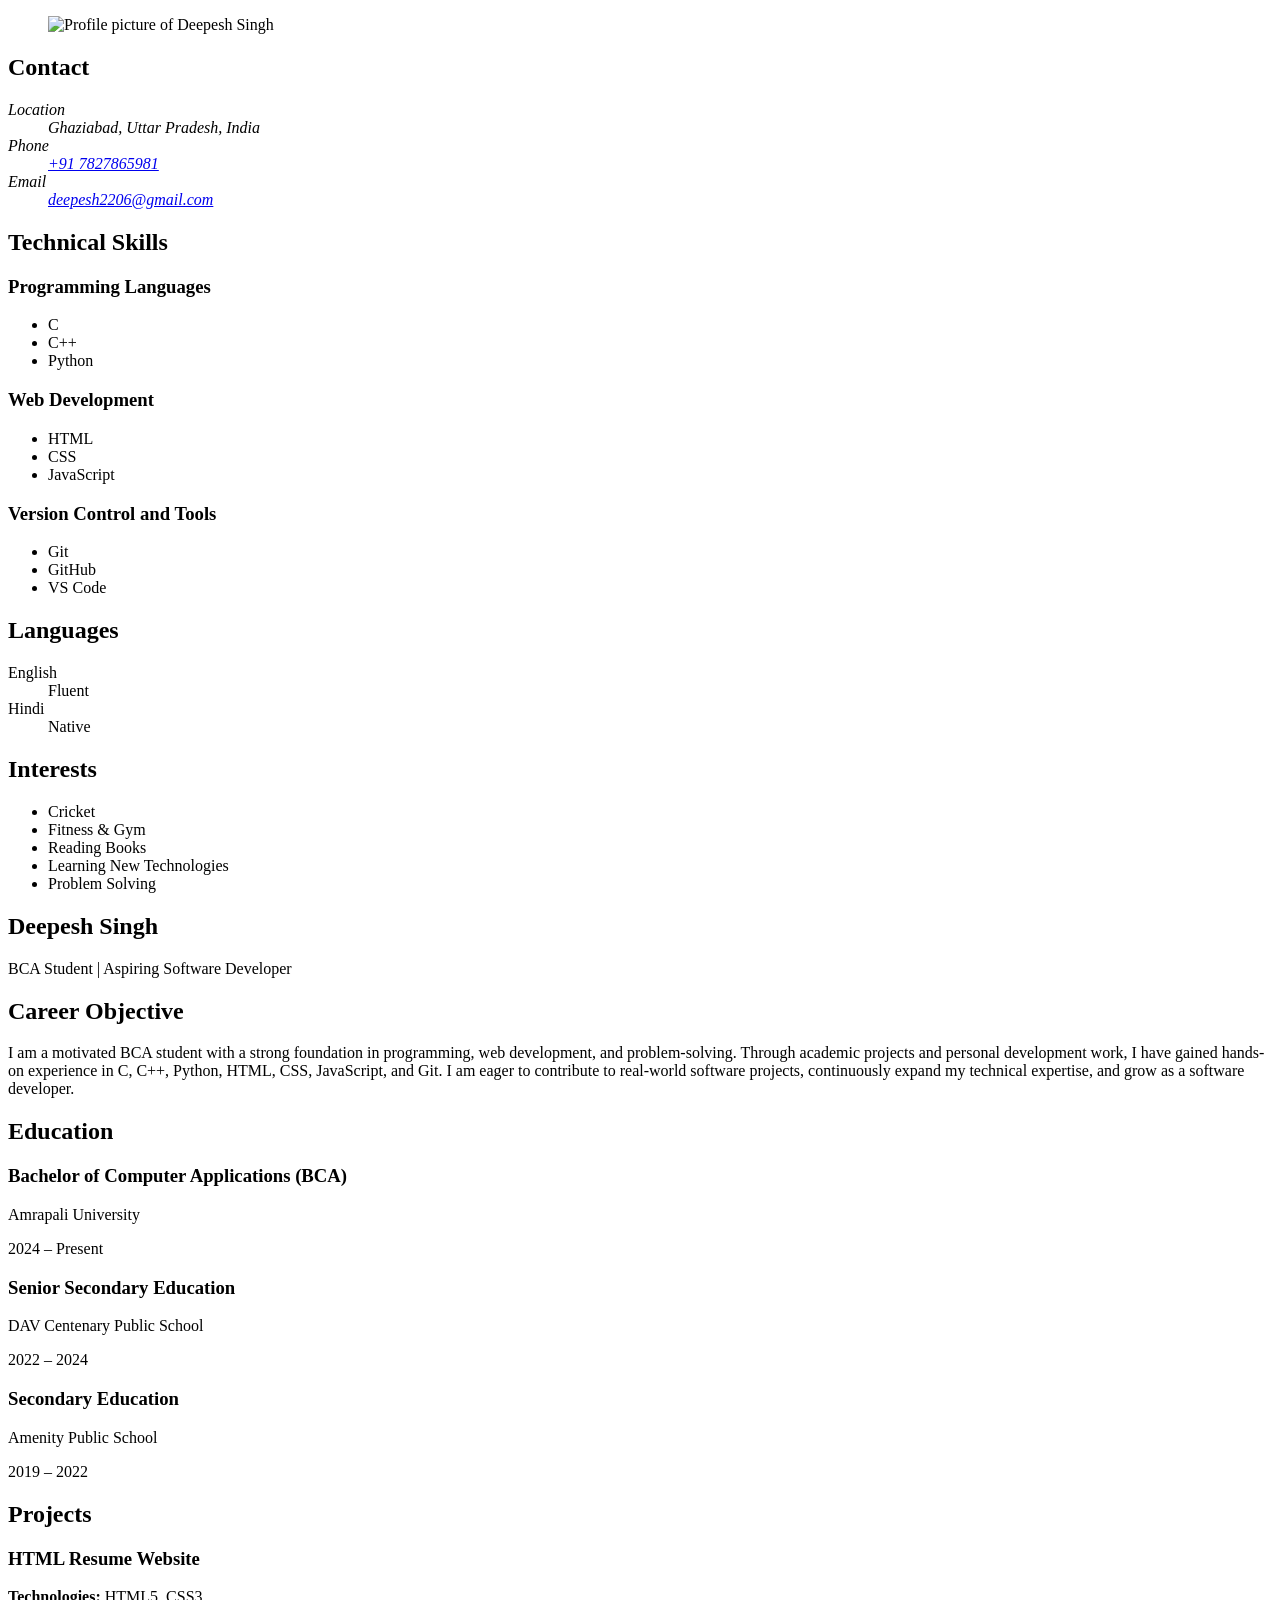
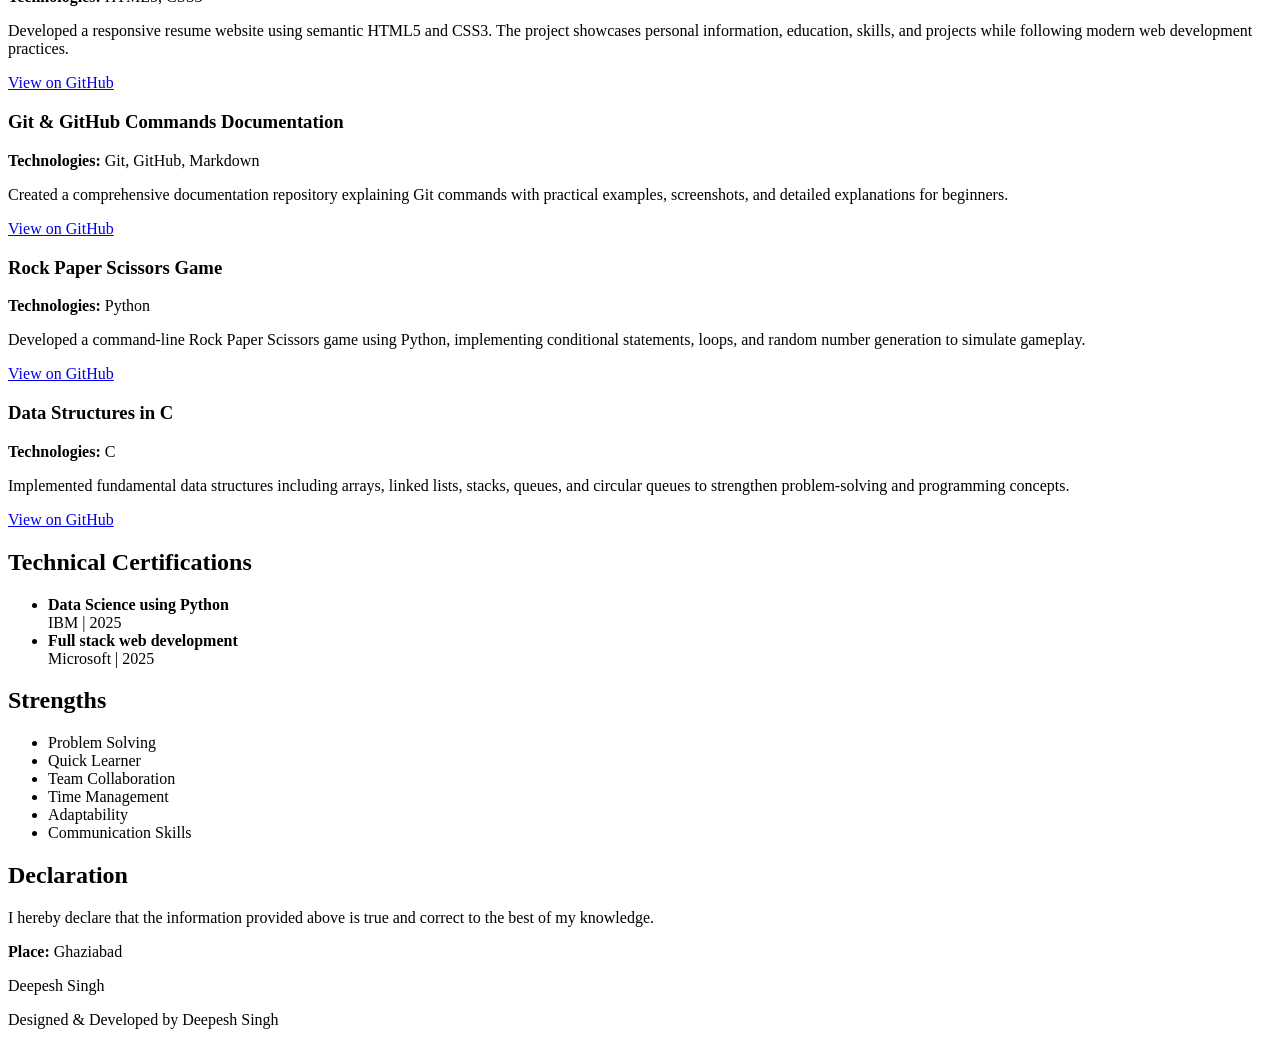
==== revamp/index.html @ 9b557315 "Create resume webpage using semantic HTML" ====
<!DOCTYPE html>
<html lang="en">

<head>
    <meta charset="UTF-8">
    <meta name="viewport" content="width=device-width, initial-scale=1.0">
    <link rel="stylesheet" href="style.css">
    <title>Deepesh Singh | Aspiring Software Developer</title>
</head>

<body>
    <section class="container">
        <aside class="sidebar">
            <figure>
                <img src="profilepic.webp" alt="Profile picture of Deepesh Singh">
            </figure>

            <section class="contact">
                <h2>Contact</h2>
                <address>
                    <dl>
                        <dt>Location</dt>
                        <dd>Ghaziabad, Uttar Pradesh, India</dd>
                        <dt>Phone</dt>
                        <dd><a href="tel:+917827865981">+91 7827865981</a></dd>
                        <dt>Email</dt>
                        <dd><a href="mailto:deepesh2206@gmail.com">deepesh2206@gmail.com</a></dd>
                    </dl>
                </address>
            </section>


            <section class="technical-skills">
                <h2>Technical Skills</h2>
                <section class="programming-languages">
                    <h3>Programming Languages</h3>
                    <ul>
                        <li>C</li>
                        <li>C++</li>
                        <li>Python</li>
                    </ul>
                </section>

                <section class="web-development">
                    <h3>Web Development</h3>
                    <ul>
                        <li>HTML</li>
                        <li>CSS</li>
                        <li>JavaScript</li>
                    </ul>
                </section>

                <section class="version-control-tools">
                    <h3>Version Control and Tools</h3>
                    <ul>
                        <li>Git</li>
                        <li>GitHub</li>
                        <li>VS Code</li>
                    </ul>
                </section>
            </section>

            <section class="languages">
                <h2>Languages</h2>
                <dl>
                    <dt>English</dt>
                    <dd>Fluent</dd>
                    <dt>Hindi</dt>
                    <dd>Native</dd>
                </dl>
            </section>

            <section class="interests">
                <h2>Interests</h2>
                <ul>
                    <li>Cricket</li>
                    <li>Fitness & Gym</li>
                    <li>Reading Books</li>
                    <li>Learning New Technologies</li>
                    <li>Problem Solving</li>
                </ul>
            </section>
        </aside>


        <main class="main-content">
            <header class="main-header">
                <h1>Deepesh Singh</h1>
                <p>BCA Student | Aspiring Software Developer</p>
            </header>

            <section class="career-objective">
                <h2>Career Objective</h2>
                <p>I am a motivated BCA student with a strong foundation in programming, web development, and
                    problem-solving. Through academic projects and personal development work, I have gained hands-on
                    experience in C, C++, Python, HTML, CSS, JavaScript, and Git. I am eager to contribute to real-world
                    software projects, continuously expand my technical expertise, and grow as a software developer.</p>
            </section>

            <section class="education">
                <h2>Education</h2>
                <section class="education-grid">
                    <section class="education-item">
                        <h3>Bachelor of Computer Applications (BCA)</h3>
                        <p>Amrapali University</p>
                        <p>
                            <time datetime="2024">2024</time> – Present
                        </p>
                    </section>

                    <section class="education-item">
                        <h3>Senior Secondary Education</h3>
                        <p>DAV Centenary Public School</p>
                        <p>
                            <time datetime="2022">2022</time> –
                            <time datetime="2024">2024</time>
                        </p>
                    </section>

                    <section class="education-item">
                        <h3>Secondary Education</h3>
                        <p>Amenity Public School</p>
                        <p>
                            <time datetime="2019">2019</time> –
                            <time datetime="2022">2022</time>
                        </p>
                    </section>
                </section>
            </section>

            <section class="projects">
                <h2>Projects</h2>
                <article class="project">
                    <h3>HTML Resume Website</h3>

                    <p><strong>Technologies:</strong> HTML5, CSS3</p>

                    <p>
                        Developed a responsive resume website using semantic HTML5 and CSS3.
                        The project showcases personal information, education, skills, and
                        projects while following modern web development practices.
                    </p>

                    <p>
                        <a href="https://github.com/its-deepesh/Resume" target="_blank" rel="noopener noreferrer">
                            View on GitHub
                        </a>
                    </p>
                </article>


                <article class="project">
                    <h3>Git & GitHub Commands Documentation</h3>

                    <p><strong>Technologies:</strong> Git, GitHub, Markdown</p>

                    <p>
                        Created a comprehensive documentation repository explaining Git
                        commands with practical examples, screenshots, and detailed
                        explanations for beginners.
                    </p>

                    <p>
                        <a href="https://github.com/its-deepesh/git-clone-and-push" target="_blank"
                            rel="noopener noreferrer">
                            View on GitHub
                        </a>
                    </p>
                </article>

                <article class="project">
                    <h3>Rock Paper Scissors Game</h3>

                    <p><strong>Technologies:</strong> Python</p>

                    <p>
                        Developed a command-line Rock Paper Scissors game using Python,
                        implementing conditional statements, loops, and random number
                        generation to simulate gameplay.
                    </p>

                    <p>
                        <a href="https://github.com/its-deepesh/RockPaperScissor-using-Python" target="_blank"
                            rel="noopener noreferrer">
                            View on GitHub
                        </a>
                    </p>
                </article>

                <article class="project">
                    <h3>Data Structures in C</h3>

                    <p><strong>Technologies:</strong> C</p>

                    <p>
                        Implemented fundamental data structures including arrays, linked
                        lists, stacks, queues, and circular queues to strengthen problem-solving
                        and programming concepts.
                    </p>

                    <p>
                        <a href="https://github.com/its-deepesh/Data-structure" target="_blank"
                            rel="noopener noreferrer">
                            View on GitHub
                        </a>
                    </p>
                </article>
            </section>

            <section class="certifications">
                <h2>Technical Certifications</h2>

                <ul>
                    <li>
                        <strong>Data Science using Python</strong><br>
                        IBM | 2025
                    </li>

                    <li>
                        <strong>Full stack web development</strong><br>
                        Microsoft | 2025
                    </li>
                </ul>
            </section>

            <section class="strengths">
                <h2>Strengths</h2>

                <ul>
                    <li>Problem Solving</li>
                    <li>Quick Learner</li>
                    <li>Team Collaboration</li>
                    <li>Time Management</li>
                    <li>Adaptability</li>
                    <li>Communication Skills</li>
                </ul>
            </section>

            <section class="declaration">
                <h2>Declaration</h2>

                <p>
                    I hereby declare that the information provided above is true and correct
                    to the best of my knowledge.
                </p>

                <p class="place">
                    <strong>Place:</strong> Ghaziabad
                </p>

                <p class="signature">
                    Deepesh Singh
                </p>
            </section>
        </main>
    </section>

    <footer class="resume-footer">
        <p>Designed & Developed by Deepesh Singh</p>
    </footer>
</body>

</html>
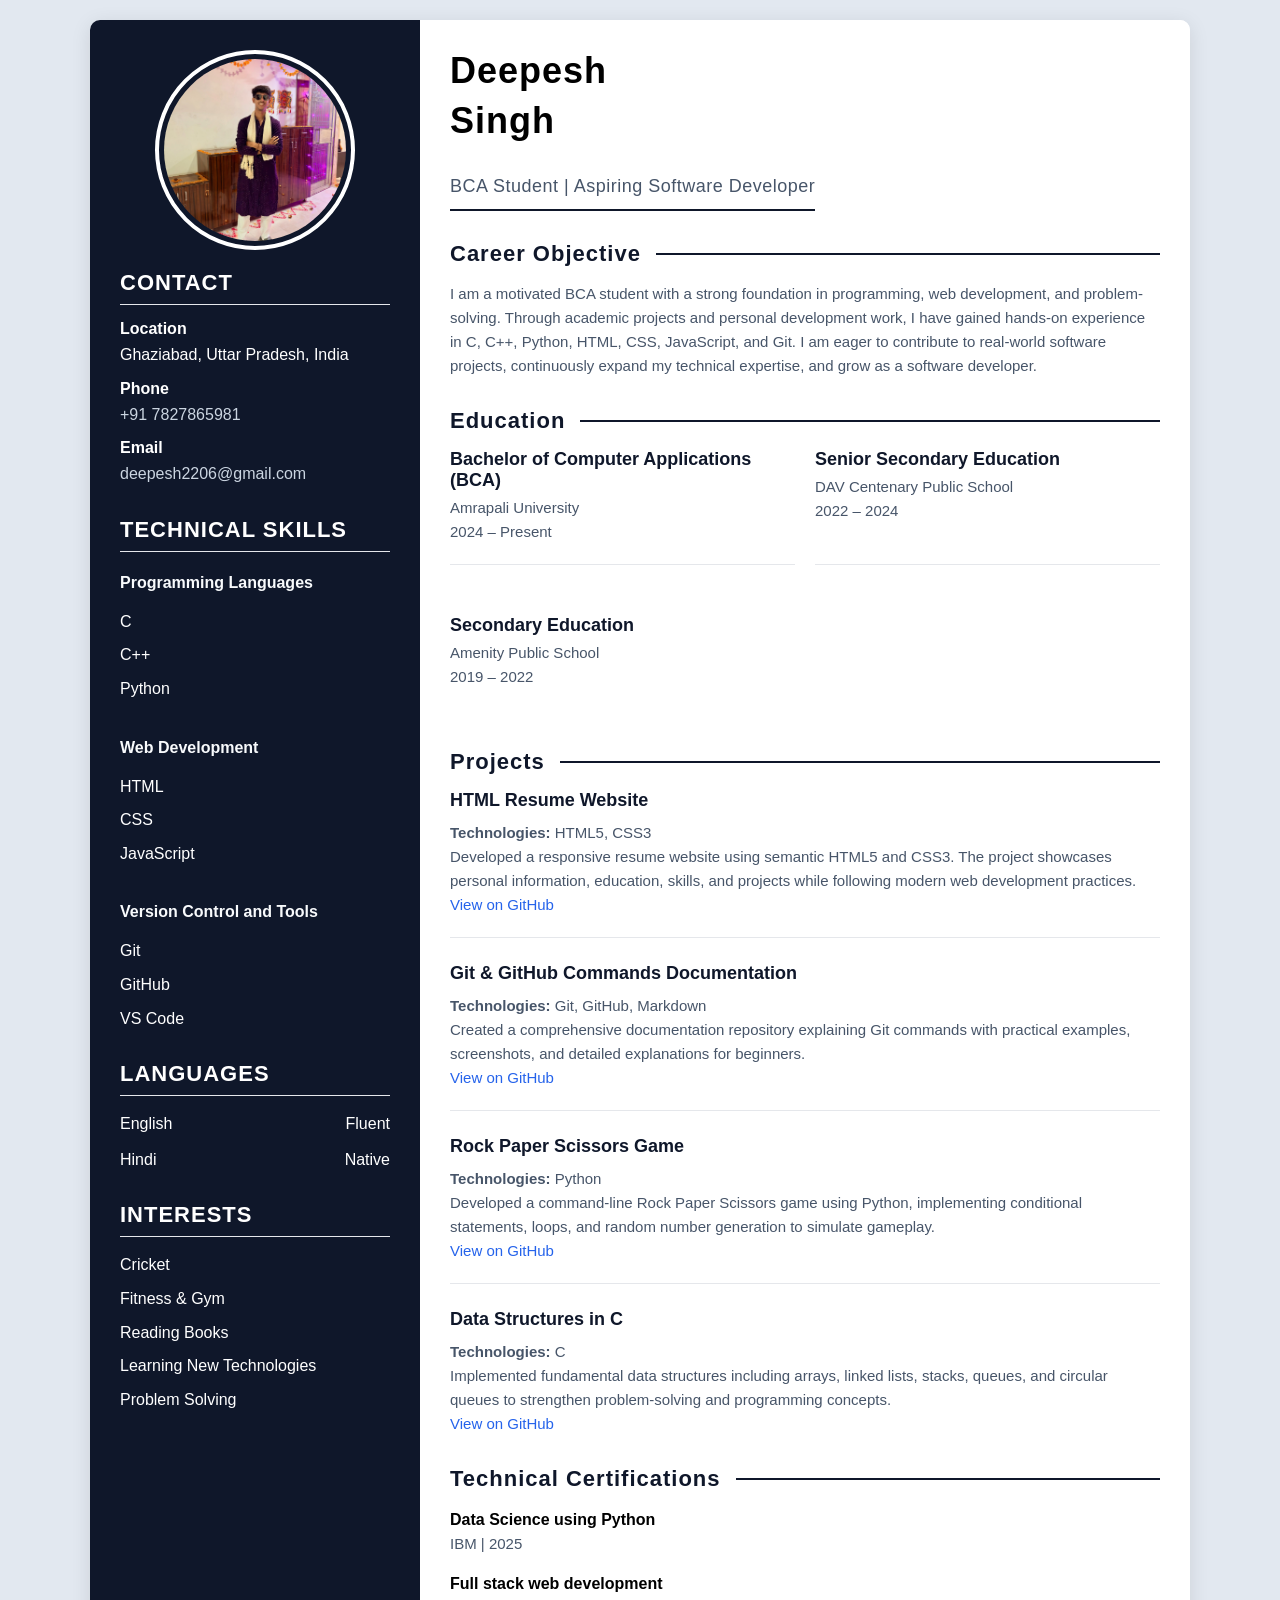
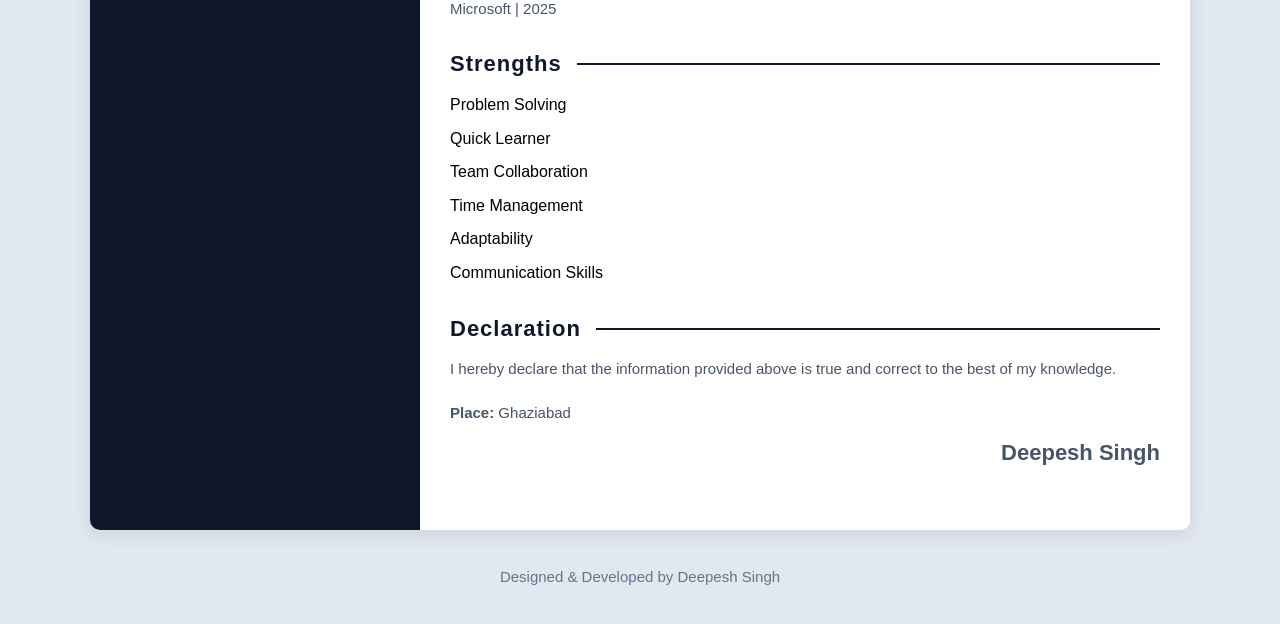
==== commit bf24fff1: "Refactor name section and course listings in index.html Updated the structure of the name section an" ====
--- a/revamp/index.html
+++ b/revamp/index.html
@@ -85,7 +85,10 @@
 
         <main class="main-content">
             <header class="main-header">
-                <h1>Deepesh Singh</h1>
+                <section class="name">
+                    <h1 class="firstName">Deepesh</h1>
+                    <h1 class="surname"> Singh</h1>
+                </section>
                 <p>BCA Student | Aspiring Software Developer</p>
             </header>
 
@@ -103,7 +106,7 @@
                     <section class="education-item">
                         <h3>Bachelor of Computer Applications (BCA)</h3>
                         <p>Amrapali University</p>
-                        <p>
+                        <p class="color">
                             <time datetime="2024">2024</time> – Present
                         </p>
                     </section>
@@ -111,7 +114,7 @@
                     <section class="education-item">
                         <h3>Senior Secondary Education</h3>
                         <p>DAV Centenary Public School</p>
-                        <p>
+                        <p class="color">
                             <time datetime="2022">2022</time> –
                             <time datetime="2024">2024</time>
                         </p>
@@ -120,7 +123,7 @@
                     <section class="education-item">
                         <h3>Secondary Education</h3>
                         <p>Amenity Public School</p>
-                        <p>
+                        <p class="color">
                             <time datetime="2019">2019</time> –
                             <time datetime="2022">2022</time>
                         </p>
@@ -213,12 +216,12 @@
                 <ul>
                     <li>
                         <strong>Data Science using Python</strong><br>
-                        IBM | 2025
+                        <p class="course">IBM | 2025</p>
                     </li>
 
                     <li>
                         <strong>Full stack web development</strong><br>
-                        Microsoft | 2025
+                        <p class="course">Microsoft | 2025</p>
                     </li>
                 </ul>
             </section>
@@ -260,4 +263,4 @@
     </footer>
 </body>
 
-</html>+</html>
--- a/revamp/style.css
+++ b/revamp/style.css
@@ -0,0 +1,319 @@
+* {
+    margin: 0;
+    padding: 0;
+    box-sizing: border-box;
+}
+
+html {
+    scroll-behavior: smooth;
+}
+
+body {
+    margin: 0;
+    padding: 20px;
+    background-color:  #e2e8f0;
+    font-family: "Segoe UI", Tahoma, Geneva, Verdana, sans-serif;
+}
+
+.container {
+    max-width: 1100px;
+    margin: 0 auto;
+    display: grid;
+    grid-template-columns: 3fr 7fr;
+    background-color: white;
+    box-shadow: 0 4px 20px rgba(0, 0, 0, 0.1);
+    border-radius: 10px;
+    overflow: hidden;
+}
+
+.sidebar {
+    background-color: #0f172a;
+    padding: 30px;
+    color: #fff;
+}
+
+.main-content {
+    background-color: #fff;
+    padding: 30px;
+}
+
+figure {
+    display: flex;
+    justify-content: center;
+    margin-bottom: 20px;
+}
+
+figure img {
+    border-radius: 50%;
+    object-fit: cover;
+    width: 100%;
+    max-width: 200px;
+    aspect-ratio: 1;
+    height: auto;
+    border: 4px solid white;
+    padding: 5px;
+}
+
+h1 {
+    font-size: 36px;
+    letter-spacing: 1px;
+    margin-bottom: 8px;
+}
+
+.main-header {
+    margin-bottom: 30px;
+}
+
+.main-header p {
+    display: inline-block;
+    font-size: 18px;
+    color: #64748b;
+    font-weight: 500;
+    letter-spacing: 0.5px;
+    padding-bottom: 8px;
+    border-bottom: 2px solid #0f172a;
+}
+
+h2 {
+    font-weight: 600;
+    letter-spacing: 1px;
+    font-size: 22px;
+}
+
+.main-content h2 {
+    color: #0f172a;
+    display: flex;
+    align-items: center;
+    margin-bottom: 15px;
+}
+
+.main-content h2::after {
+    content: "";
+    flex: 1;
+    height: 2px;
+    background-color: #0f172a;
+    margin-left: 15px;
+}
+
+.sidebar h2 {
+    color: #ffffff;
+    margin-bottom: 15px;
+    text-transform: uppercase;
+    border-bottom: 1px solid #e5e7eb;
+    padding-bottom: 8px;
+}
+
+.languages dl {
+    display: grid;
+    grid-template-columns: auto 1fr;
+    column-gap: 20px;
+    row-gap: 10px;
+    align-items: center;
+}
+
+.languages dt,
+.languages dd {
+    margin: 0;
+}
+
+.languages dd {
+    text-align: right;
+}
+
+.sidebar h3 {
+    font-size: 16px;
+    color: #f8fafc;
+    margin-bottom: 10px;
+    font-weight: 600;
+    line-height: 2;
+}
+
+.education-item h3 {
+    font-size: 18px;
+    color: #0f172a;
+    margin-bottom: 5px;
+}
+
+.project h3 {
+    font-size: 18px;
+    color: #0f172a;
+    margin-bottom: 10px;
+}
+
+p {
+    font-size: 15px;
+    line-height: 1.6;
+}
+
+.sidebar p {
+    color: #cbd5e1;
+}
+
+.main-content p {
+    color: #475569;
+}
+
+ul {
+    list-style: none;
+}
+
+li {
+    margin-bottom: 8px;
+}
+
+.contact dt {
+    font-weight: 600;
+    margin-top: 12px;
+}
+
+.contact dd {
+    margin-top: 4px;
+}
+
+li,
+dd {
+    line-height: 1.6;
+}
+
+a {
+    text-decoration: none;
+    transition: color 0.3s ease;
+}
+
+.sidebar a {
+    color: #cbd5e1;
+}
+
+.sidebar a:hover {
+    color: #60a5fa;
+}
+
+.main-content a {
+    color: #2563eb;
+    font-weight: 500;
+}
+
+.main-content a:hover {
+    text-decoration: underline;
+    color: #1d4ed8;
+}
+
+.sidebar section {
+    margin-bottom: 30px;
+}
+
+.main-content section {
+    margin-bottom: 30px;
+}
+
+.education-grid {
+    display: grid;
+    grid-template-columns: repeat(2, 1fr);
+    gap: 20px;
+}
+
+.education-item {
+    margin-bottom: 20px;
+    padding-bottom: 20px;
+    border-bottom: 1px solid #e5e7eb;
+}
+
+.education-item:last-child {
+    border-bottom: none;
+    padding-bottom: 0;
+}
+
+.project {
+    margin-bottom: 25px;
+    padding-bottom: 20px;
+    border-bottom: 1px solid #e5e7eb;
+}
+
+.project:last-child {
+    border-bottom: none;
+    padding-bottom: 0;
+}
+
+.contact address {
+    font-style: normal;
+}
+
+.programming-languages,
+.web-development,
+.version-control-tools {
+    margin-bottom: 20px;
+}
+
+.certifications li {
+    margin-bottom: 15px;
+}
+
+.declaration p {
+    margin-bottom: 10px;
+}
+
+.place {
+    margin-top: 20px;
+}
+
+.signature {
+    text-align: right;
+    font-size: 22px;
+    font-weight: 700;
+}
+
+.resume-footer {
+    text-align: center;
+    margin-top: 20px;
+    padding: 15px 0;
+    color: #64748b;
+    font-size: 14px;
+}
+
+@media (max-width: 768px) {
+    .container {
+        grid-template-columns: 1fr;
+    }
+
+    .education-grid {
+        grid-template-columns: 1fr;
+    }
+
+    .languages dl {
+        grid-template-columns: 1fr;
+    }
+
+    body {
+        padding: 10px;
+    }
+
+    .sidebar,
+    .main-content {
+        padding: 15px;
+    }
+
+    figure img {
+        width: 150px;
+        height: 150px;
+    }
+
+    h1 {
+        font-size: 30px;
+    }
+
+    .main-content h2 {
+        font-size: 20px;
+    }
+
+    .project h3 {
+        font-size: 17px;
+    }
+
+    p {
+        font-size: 14px;
+    }
+
+    a {
+        word-break: break-word;
+    }
+}
